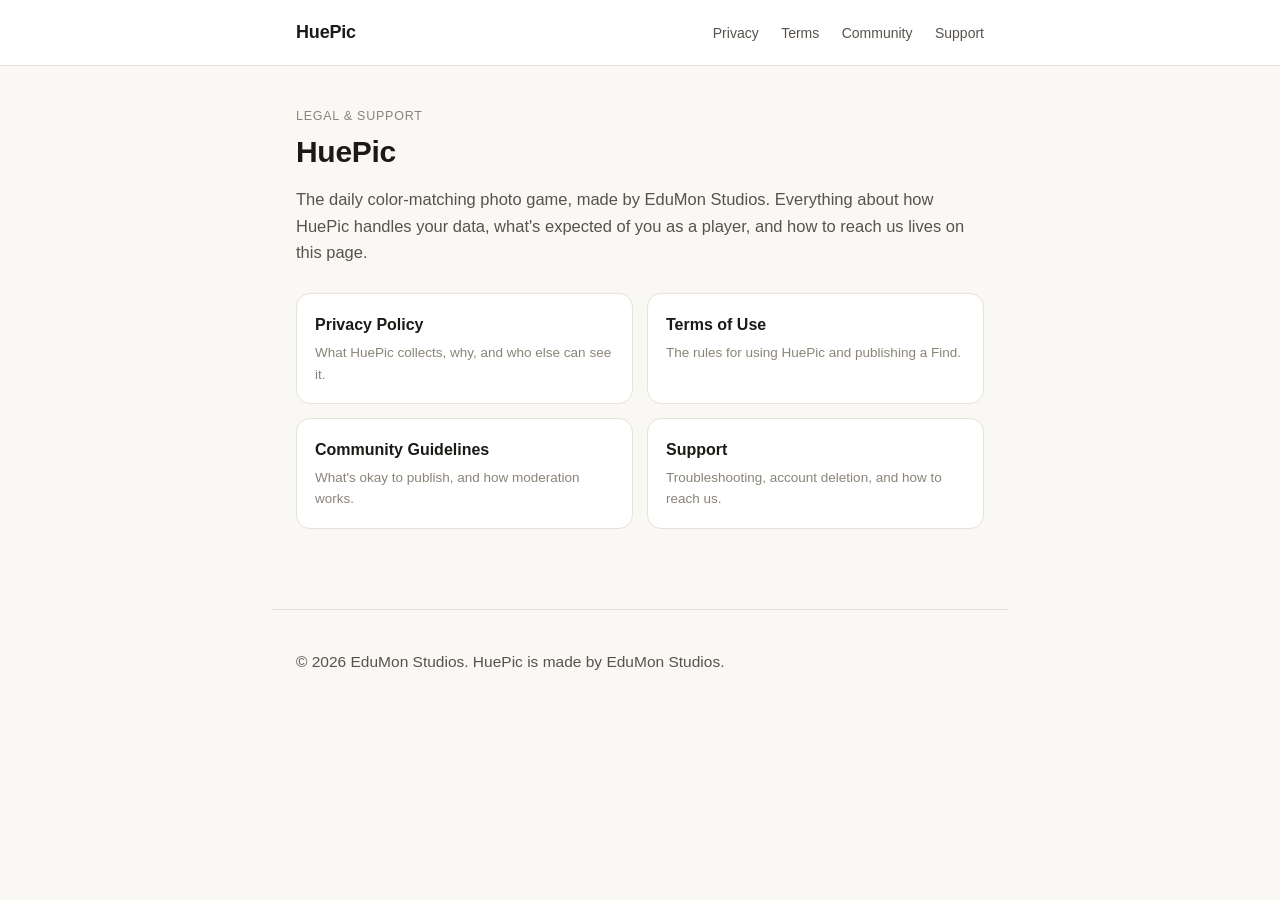
==== index.html @ 139a1679 "Add HuePic legal/support pages Static HTML site (no build step, no JS) for Privacy Policy, Terms of " ====
<!doctype html>
<html lang="en">
<head>
<meta charset="utf-8">
<meta name="viewport" content="width=device-width, initial-scale=1">
<title>HuePic — Legal &amp; Support</title>
<meta name="description" content="Privacy Policy, Terms of Use, Community Guidelines, and Support for HuePic, by EduMon Studios.">
<link rel="stylesheet" href="style.css">
</head>
<body>
<header class="site">
  <div class="site-inner">
    <a class="wordmark" href="index.html">HuePic</a>
    <nav class="top">
      <a href="privacy.html">Privacy</a>
      <a href="terms.html">Terms</a>
      <a href="community.html">Community</a>
      <a href="support.html">Support</a>
    </nav>
  </div>
</header>

<main>
  <p class="eyebrow">Legal &amp; Support</p>
  <h1>HuePic</h1>
  <p class="intro">The daily color-matching photo game, made by EduMon Studios. Everything about
  how HuePic handles your data, what's expected of you as a player, and how to reach us lives on
  this page.</p>

  <div class="card-grid">
    <a class="card" href="privacy.html">
      <h3>Privacy Policy</h3>
      <p>What HuePic collects, why, and who else can see it.</p>
    </a>
    <a class="card" href="terms.html">
      <h3>Terms of Use</h3>
      <p>The rules for using HuePic and publishing a Find.</p>
    </a>
    <a class="card" href="community.html">
      <h3>Community Guidelines</h3>
      <p>What's okay to publish, and how moderation works.</p>
    </a>
    <a class="card" href="support.html">
      <h3>Support</h3>
      <p>Troubleshooting, account deletion, and how to reach us.</p>
    </a>
  </div>
</main>

<footer class="site">
  <p>© 2026 EduMon Studios. HuePic is made by EduMon Studios.</p>
</footer>
</body>
</html>
---- style.css ----
:root {
  --bg: #faf8f4;
  --surface: #ffffff;
  --ink: #1c1a17;
  --ink-2: #57534a;
  --ink-3: #8a8478;
  --line: #e7e2d8;
  --accent: #b6752e;
  --accent-ink: #ffffff;
  --code-bg: #f1ede4;
  --warn-bg: #fbf1e6;
  --warn-line: #e9d3ae;
  --max-width: 46rem;
}

@media (prefers-color-scheme: dark) {
  :root {
    --bg: #161513;
    --surface: #1e1c19;
    --ink: #f2efe9;
    --ink-2: #c9c3b6;
    --ink-3: #8f897c;
    --line: #322f29;
    --accent: #e0a55c;
    --accent-ink: #1c1a17;
    --code-bg: #26241f;
    --warn-bg: #2a2318;
    --warn-line: #4a3c22;
  }
}

* {
  box-sizing: border-box;
}

html {
  color-scheme: light dark;
}

body {
  margin: 0;
  background: var(--bg);
  color: var(--ink);
  font-family: -apple-system, BlinkMacSystemFont, "Segoe UI", Roboto, Helvetica, Arial, sans-serif;
  line-height: 1.6;
  -webkit-font-smoothing: antialiased;
}

header.site {
  border-bottom: 1px solid var(--line);
  background: var(--surface);
}

.site-inner {
  max-width: var(--max-width);
  margin: 0 auto;
  padding: 18px 24px;
  display: flex;
  align-items: center;
  justify-content: space-between;
  flex-wrap: wrap;
  gap: 10px;
}

.wordmark {
  font-weight: 800;
  font-size: 18px;
  color: var(--ink);
  text-decoration: none;
  letter-spacing: -0.01em;
}

nav.top a {
  color: var(--ink-2);
  text-decoration: none;
  font-size: 14px;
  margin-left: 18px;
}

nav.top a:hover,
nav.top a:focus-visible,
nav.top a[aria-current="page"] {
  color: var(--accent);
}

main {
  max-width: var(--max-width);
  margin: 0 auto;
  padding: 40px 24px 80px;
}

.eyebrow {
  color: var(--ink-3);
  font-size: 12.5px;
  letter-spacing: 0.06em;
  text-transform: uppercase;
  margin: 0 0 8px;
}

h1 {
  font-size: 30px;
  line-height: 1.2;
  margin: 0 0 6px;
  letter-spacing: -0.01em;
}

.updated {
  color: var(--ink-3);
  font-size: 13.5px;
  margin: 0 0 28px;
}

.draft-notice {
  background: var(--warn-bg);
  border: 1px solid var(--warn-line);
  border-radius: 10px;
  padding: 14px 16px;
  font-size: 14px;
  color: var(--ink-2);
  margin: 0 0 32px;
}

.draft-notice strong {
  color: var(--ink);
}

h2 {
  font-size: 20px;
  margin: 40px 0 12px;
  padding-top: 4px;
  letter-spacing: -0.005em;
}

h2:first-of-type {
  margin-top: 8px;
}

p, li {
  color: var(--ink-2);
  font-size: 15.5px;
}

a {
  color: var(--accent);
}

ul, ol {
  padding-left: 1.2em;
}

li {
  margin-bottom: 6px;
}

strong {
  color: var(--ink);
}

code {
  background: var(--code-bg);
  padding: 0.1em 0.4em;
  border-radius: 5px;
  font-size: 0.9em;
}

table {
  width: 100%;
  border-collapse: collapse;
  margin: 16px 0 8px;
  font-size: 14px;
}

caption {
  caption-side: bottom;
  text-align: left;
  color: var(--ink-3);
  font-size: 13px;
  padding-top: 8px;
}

th, td {
  text-align: left;
  padding: 10px 12px;
  border-bottom: 1px solid var(--line);
  vertical-align: top;
}

th {
  color: var(--ink-3);
  font-weight: 600;
  font-size: 12.5px;
  text-transform: uppercase;
  letter-spacing: 0.03em;
}

.table-scroll {
  overflow-x: auto;
  border: 1px solid var(--line);
  border-radius: 10px;
}

.table-scroll table {
  margin: 0;
}

.table-scroll th:first-child,
.table-scroll td:first-child {
  padding-left: 14px;
}

hr.section {
  border: none;
  border-top: 1px solid var(--line);
  margin: 40px 0;
}

.card-grid {
  display: grid;
  grid-template-columns: repeat(2, minmax(0, 1fr));
  gap: 14px;
  margin-top: 28px;
}

@media (max-width: 480px) {
  .card-grid {
    grid-template-columns: 1fr;
  }
}

.card {
  display: block;
  background: var(--surface);
  border: 1px solid var(--line);
  border-radius: 14px;
  padding: 18px;
  text-decoration: none;
  color: var(--ink);
}

.card h3 {
  margin: 0 0 4px;
  font-size: 16px;
}

.card p {
  margin: 0;
  font-size: 13.5px;
  color: var(--ink-3);
}

.intro {
  font-size: 16.5px;
  color: var(--ink-2);
}

footer.site {
  max-width: var(--max-width);
  margin: 0 auto;
  padding: 24px 24px 60px;
  color: var(--ink-3);
  font-size: 13px;
  border-top: 1px solid var(--line);
}

footer.site nav a {
  color: var(--ink-3);
  margin-right: 16px;
  text-decoration: none;
}

footer.site nav a:hover {
  color: var(--accent);
}
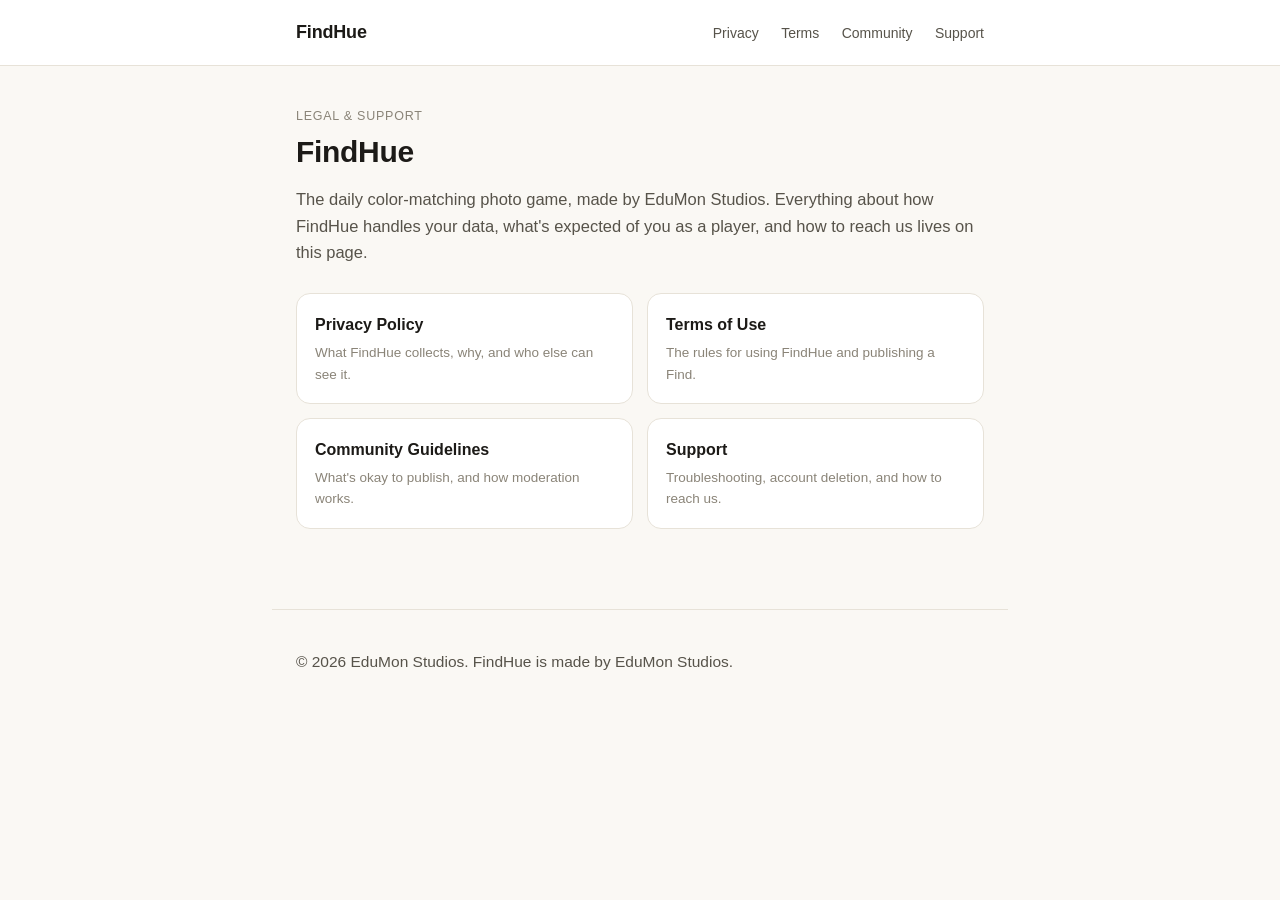
==== commit 2949e348: "Rename HuePic to FindHue across the legal/support pages Content-only rename (title tags, meta descri" ====
--- a/index.html
+++ b/index.html
@@ -3,14 +3,14 @@
 <head>
 <meta charset="utf-8">
 <meta name="viewport" content="width=device-width, initial-scale=1">
-<title>HuePic — Legal &amp; Support</title>
-<meta name="description" content="Privacy Policy, Terms of Use, Community Guidelines, and Support for HuePic, by EduMon Studios.">
+<title>FindHue — Legal &amp; Support</title>
+<meta name="description" content="Privacy Policy, Terms of Use, Community Guidelines, and Support for FindHue, by EduMon Studios.">
 <link rel="stylesheet" href="style.css">
 </head>
 <body>
 <header class="site">
   <div class="site-inner">
-    <a class="wordmark" href="index.html">HuePic</a>
+    <a class="wordmark" href="index.html">FindHue</a>
     <nav class="top">
       <a href="privacy.html">Privacy</a>
       <a href="terms.html">Terms</a>
@@ -22,19 +22,19 @@
 
 <main>
   <p class="eyebrow">Legal &amp; Support</p>
-  <h1>HuePic</h1>
+  <h1>FindHue</h1>
   <p class="intro">The daily color-matching photo game, made by EduMon Studios. Everything about
-  how HuePic handles your data, what's expected of you as a player, and how to reach us lives on
+  how FindHue handles your data, what's expected of you as a player, and how to reach us lives on
   this page.</p>
 
   <div class="card-grid">
     <a class="card" href="privacy.html">
       <h3>Privacy Policy</h3>
-      <p>What HuePic collects, why, and who else can see it.</p>
+      <p>What FindHue collects, why, and who else can see it.</p>
     </a>
     <a class="card" href="terms.html">
       <h3>Terms of Use</h3>
-      <p>The rules for using HuePic and publishing a Find.</p>
+      <p>The rules for using FindHue and publishing a Find.</p>
     </a>
     <a class="card" href="community.html">
       <h3>Community Guidelines</h3>
@@ -48,7 +48,7 @@
 </main>
 
 <footer class="site">
-  <p>© 2026 EduMon Studios. HuePic is made by EduMon Studios.</p>
+  <p>© 2026 EduMon Studios. FindHue is made by EduMon Studios.</p>
 </footer>
 </body>
 </html>
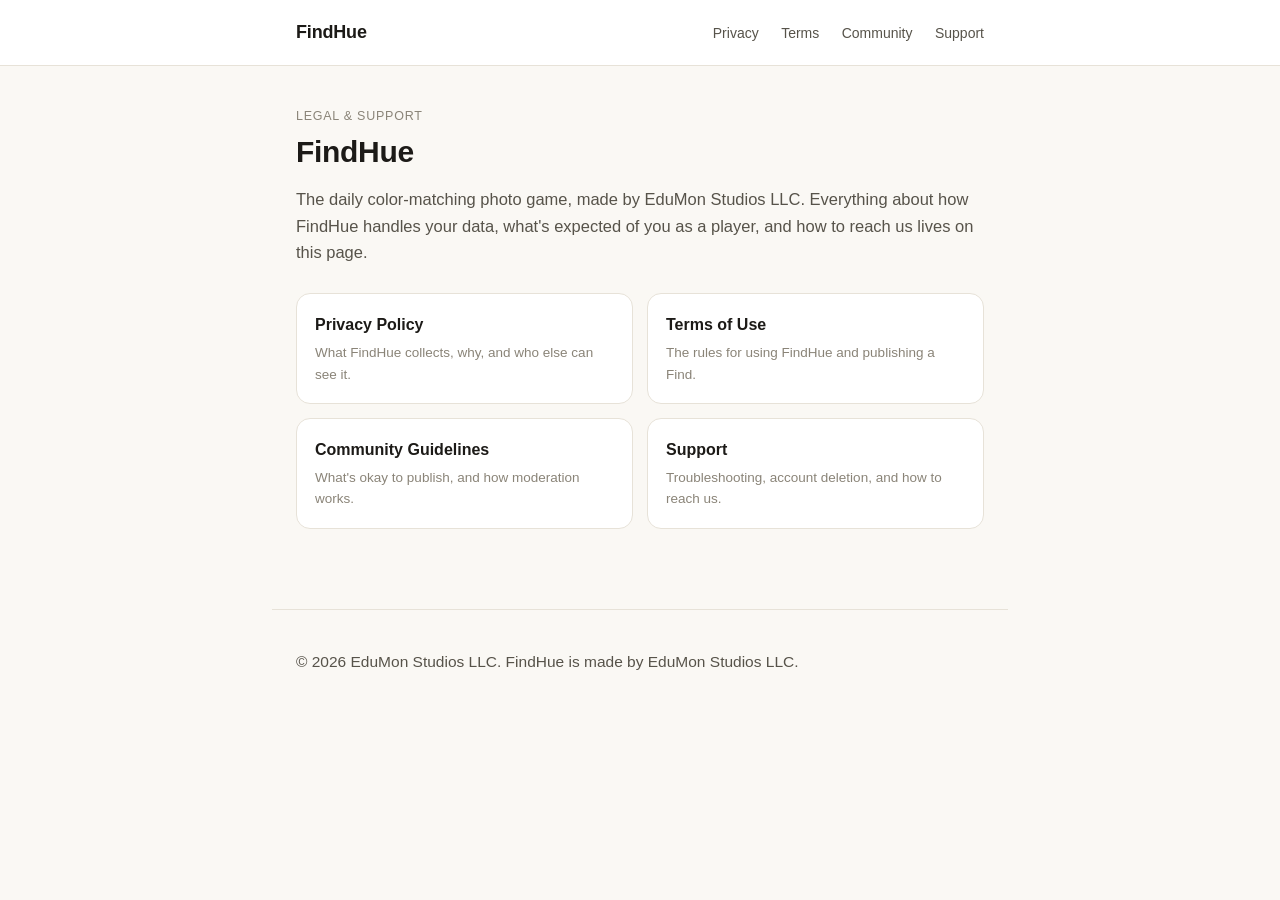
==== commit d9e3a300: "Update" ====
--- a/index.html
+++ b/index.html
@@ -4,7 +4,7 @@
 <meta charset="utf-8">
 <meta name="viewport" content="width=device-width, initial-scale=1">
 <title>FindHue — Legal &amp; Support</title>
-<meta name="description" content="Privacy Policy, Terms of Use, Community Guidelines, and Support for FindHue, by EduMon Studios.">
+<meta name="description" content="Privacy Policy, Terms of Use, Community Guidelines, and Support for FindHue, by EduMon Studios LLC.">
 <link rel="stylesheet" href="style.css">
 </head>
 <body>
@@ -23,7 +23,7 @@
 <main>
   <p class="eyebrow">Legal &amp; Support</p>
   <h1>FindHue</h1>
-  <p class="intro">The daily color-matching photo game, made by EduMon Studios. Everything about
+  <p class="intro">The daily color-matching photo game, made by EduMon Studios LLC. Everything about
   how FindHue handles your data, what's expected of you as a player, and how to reach us lives on
   this page.</p>
 
@@ -48,7 +48,7 @@
 </main>
 
 <footer class="site">
-  <p>© 2026 EduMon Studios. FindHue is made by EduMon Studios.</p>
+  <p>© 2026 EduMon Studios LLC. FindHue is made by EduMon Studios LLC.</p>
 </footer>
 </body>
 </html>
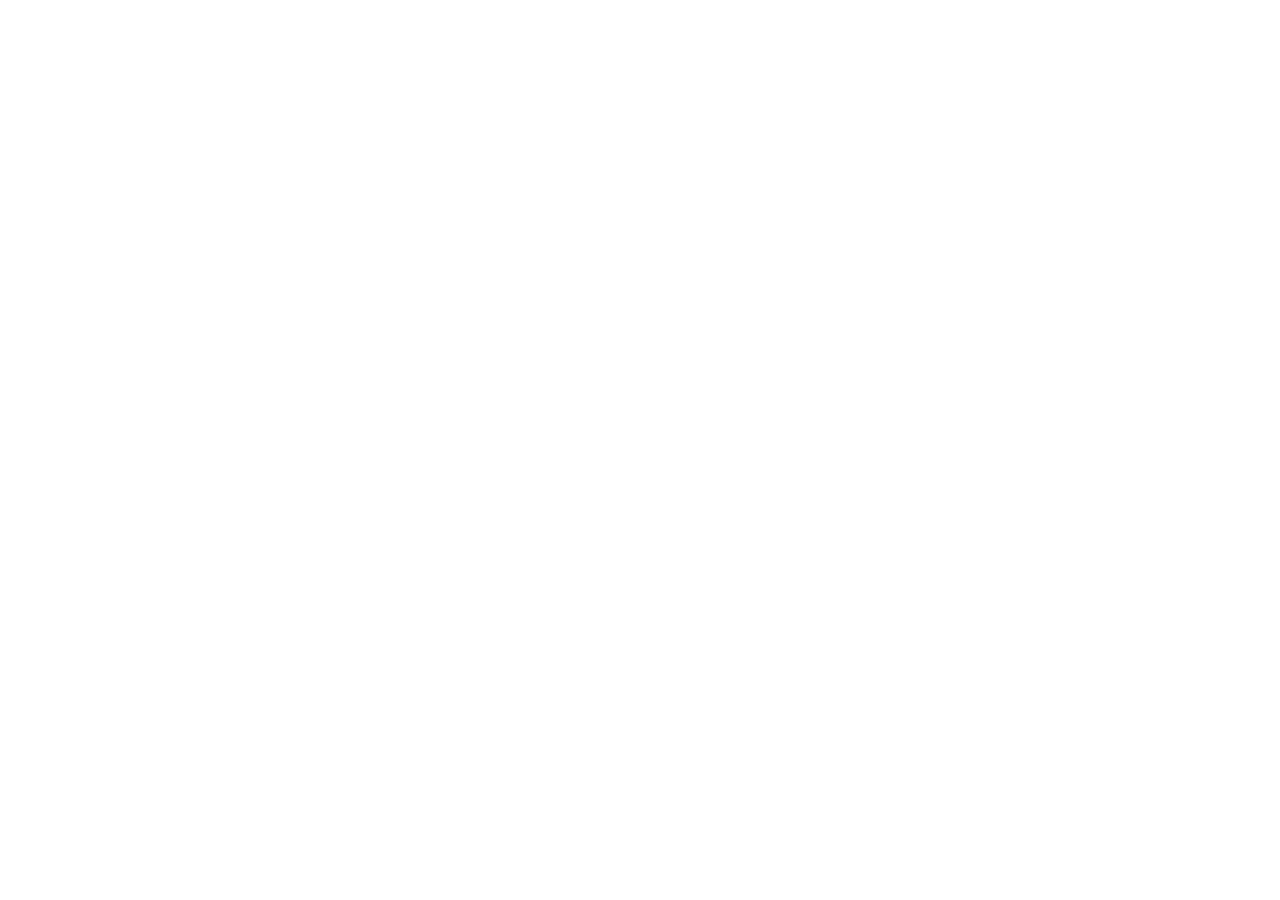
==== commit c10bd0a1: "Update FindHue legal policies and redirect to gofindhue.com Claude-Session: https://claude.ai/code/s" ====
--- a/index.html
+++ b/index.html
@@ -2,53 +2,23 @@
 <html lang="en">
 <head>
 <meta charset="utf-8">
+<meta http-equiv="refresh" content="0; url=https://gofindhue.com/legal">
 <meta name="viewport" content="width=device-width, initial-scale=1">
-<title>FindHue — Legal &amp; Support</title>
-<meta name="description" content="Privacy Policy, Terms of Use, Community Guidelines, and Support for FindHue, by EduMon Studios LLC.">
-<link rel="stylesheet" href="style.css">
+<meta name="robots" content="noindex">
+<title>FindHue Legal &amp; Support has moved</title>
+<link rel="canonical" href="https://gofindhue.com/legal">
+<style>
+  body { font-family: -apple-system, BlinkMacSystemFont, "Segoe UI", Roboto, Helvetica, Arial, sans-serif; background: #faf8f4; color: #1c1a17; max-width: 32rem; margin: 15vh auto; padding: 0 24px; line-height: 1.5; }
+  a { color: #b6752e; }
+</style>
 </head>
 <body>
-<header class="site">
-  <div class="site-inner">
-    <a class="wordmark" href="index.html">FindHue</a>
-    <nav class="top">
-      <a href="privacy.html">Privacy</a>
-      <a href="terms.html">Terms</a>
-      <a href="community.html">Community</a>
-      <a href="support.html">Support</a>
-    </nav>
-  </div>
-</header>
-
-<main>
-  <p class="eyebrow">Legal &amp; Support</p>
-  <h1>FindHue</h1>
-  <p class="intro">The daily color-matching photo game, made by EduMon Studios LLC. Everything about
-  how FindHue handles your data, what's expected of you as a player, and how to reach us lives on
-  this page.</p>
-
-  <div class="card-grid">
-    <a class="card" href="privacy.html">
-      <h3>Privacy Policy</h3>
-      <p>What FindHue collects, why, and who else can see it.</p>
-    </a>
-    <a class="card" href="terms.html">
-      <h3>Terms of Use</h3>
-      <p>The rules for using FindHue and publishing a Find.</p>
-    </a>
-    <a class="card" href="community.html">
-      <h3>Community Guidelines</h3>
-      <p>What's okay to publish, and how moderation works.</p>
-    </a>
-    <a class="card" href="support.html">
-      <h3>Support</h3>
-      <p>Troubleshooting, account deletion, and how to reach us.</p>
-    </a>
-  </div>
-</main>
-
-<footer class="site">
-  <p>© 2026 EduMon Studios LLC. FindHue is made by EduMon Studios LLC.</p>
-</footer>
+  <p>FindHue's Legal &amp; Support pages have moved to
+  <a href="https://gofindhue.com/legal">gofindhue.com/legal</a>.</p>
+  <p>If you are not redirected automatically, follow the link above. Direct links:
+  <a href="https://gofindhue.com/privacy">Privacy</a> ·
+  <a href="https://gofindhue.com/terms">Terms</a> ·
+  <a href="https://gofindhue.com/community-guidelines">Community Guidelines</a> ·
+  <a href="https://gofindhue.com/support">Support</a>.</p>
 </body>
 </html>
